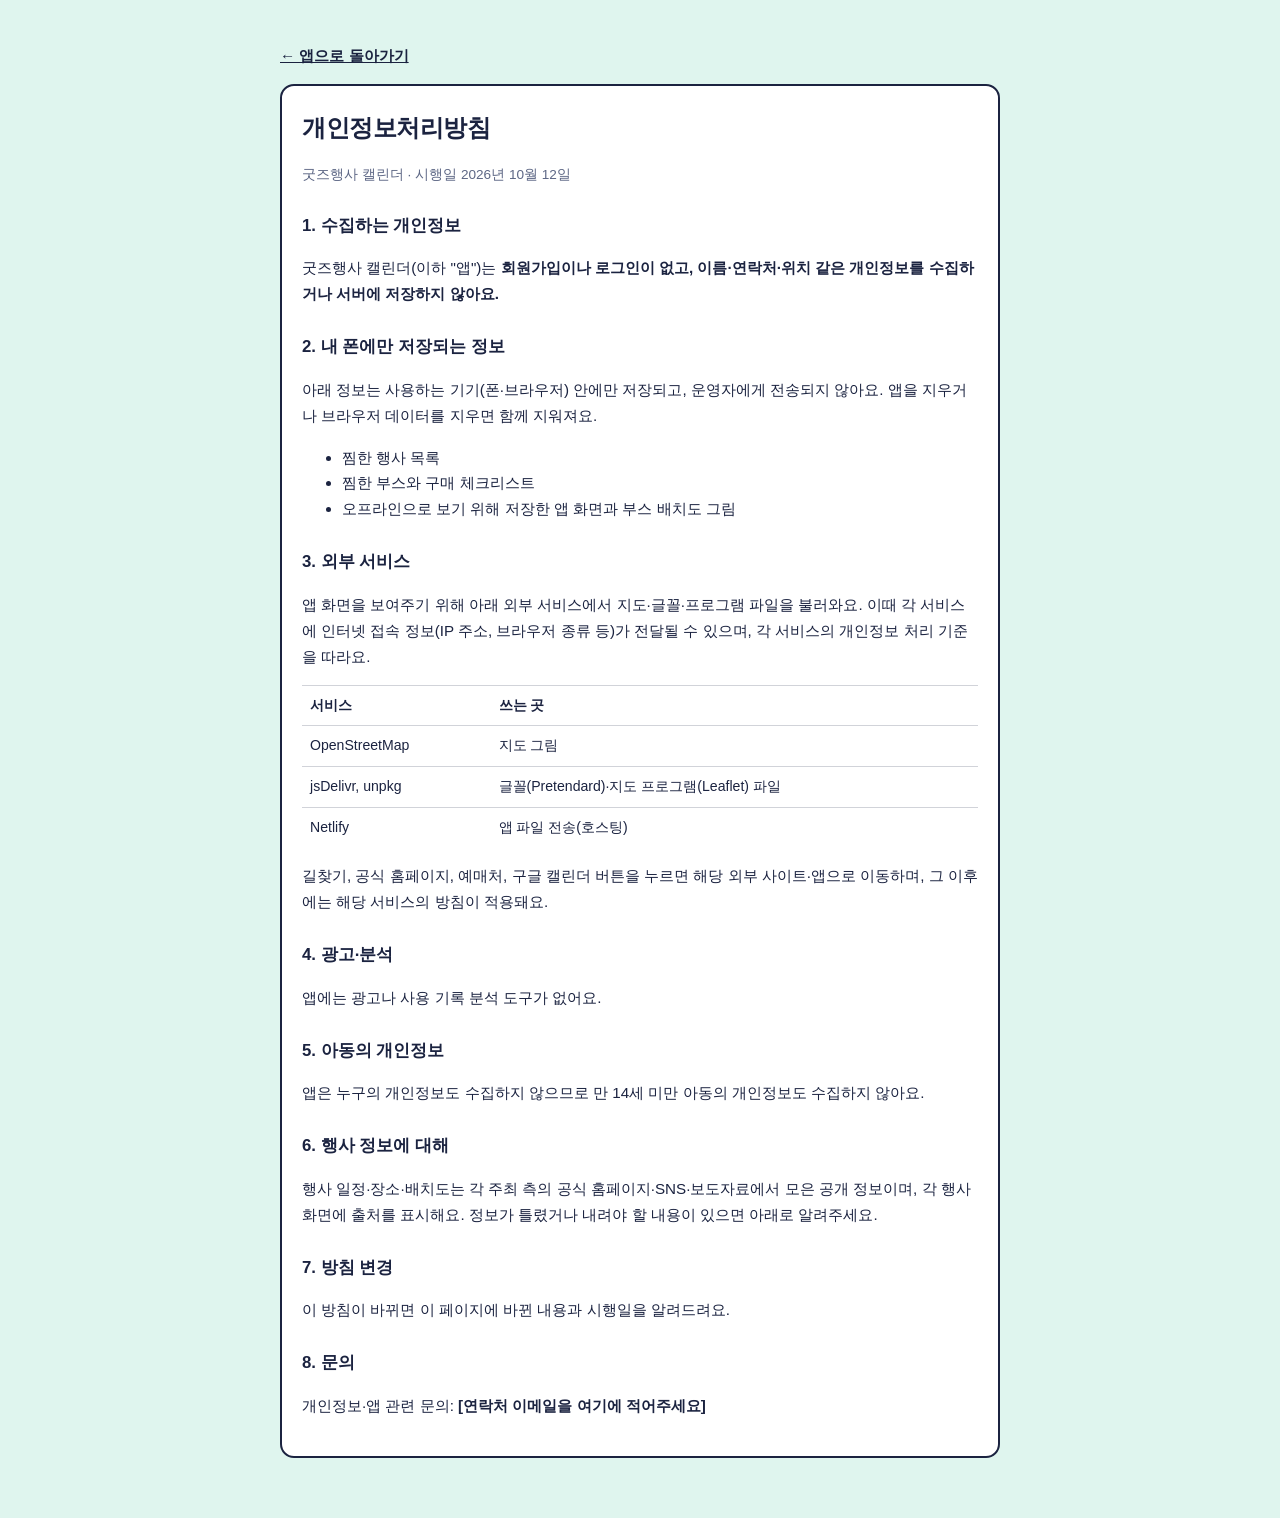
==== privacy.html @ 53e89a26 "오프라인 모드 + 지난 행사 아카이브 + 개인정보처리방침 - 찜하거나 체크리스트가 있는 행사의 배치도를 폰에 미리 저장 (앱 업데이트해도 유지) - 인터넷이 끊기면 안내 표시, 저" ====
<!DOCTYPE html>
<html lang="ko">
<head>
  <meta charset="UTF-8" />
  <meta name="viewport" content="width=device-width, initial-scale=1" />
  <title>개인정보처리방침 · 굿즈행사 캘린더</title>
  <style>
    :root { --bg: #DFF5EE; --paper: #fff; --ink: #1B2340; --muted: #5D6785; color-scheme: light; }
    @media (prefers-color-scheme: dark) { :root { --bg: #12201D; --paper: #1E2B30; --ink: #E8ECF6; --muted: #9AA3BF; color-scheme: dark; } }
    body { margin: 0; background: var(--bg); color: var(--ink); font-family: "Pretendard Variable", Pretendard, "Noto Sans KR", -apple-system, sans-serif; line-height: 1.7; }
    main { max-width: 720px; margin: 0 auto; padding: 28px 16px 60px; }
    article { background: var(--paper); border: 2px solid var(--ink); border-radius: 14px; padding: 22px 20px; }
    h1 { margin: 0 0 4px; font-size: 1.5rem; letter-spacing: -0.02em; }
    h2 { margin: 26px 0 6px; font-size: 1.05rem; }
    p, li { font-size: 0.95rem; }
    .muted { color: var(--muted); font-size: 0.85rem; }
    a { color: inherit; font-weight: 700; }
    table { width: 100%; border-collapse: collapse; font-size: 0.88rem; }
    th, td { text-align: left; padding: 8px; border-top: 1px solid color-mix(in srgb, var(--ink) 20%, transparent); vertical-align: top; }
  </style>
</head>
<body>
<main>
  <p><a href="./">← 앱으로 돌아가기</a></p>
  <article>
    <h1>개인정보처리방침</h1>
    <p class="muted">굿즈행사 캘린더 · 시행일 2026년 10월 12일</p>

    <h2>1. 수집하는 개인정보</h2>
    <p>굿즈행사 캘린더(이하 "앱")는 <b>회원가입이나 로그인이 없고, 이름·연락처·위치 같은 개인정보를 수집하거나 서버에 저장하지 않아요.</b></p>

    <h2>2. 내 폰에만 저장되는 정보</h2>
    <p>아래 정보는 사용하는 기기(폰·브라우저) 안에만 저장되고, 운영자에게 전송되지 않아요. 앱을 지우거나 브라우저 데이터를 지우면 함께 지워져요.</p>
    <ul>
      <li>찜한 행사 목록</li>
      <li>찜한 부스와 구매 체크리스트</li>
      <li>오프라인으로 보기 위해 저장한 앱 화면과 부스 배치도 그림</li>
    </ul>

    <h2>3. 외부 서비스</h2>
    <p>앱 화면을 보여주기 위해 아래 외부 서비스에서 지도·글꼴·프로그램 파일을 불러와요. 이때 각 서비스에 인터넷 접속 정보(IP 주소, 브라우저 종류 등)가 전달될 수 있으며, 각 서비스의 개인정보 처리 기준을 따라요.</p>
    <table>
      <tr><th>서비스</th><th>쓰는 곳</th></tr>
      <tr><td>OpenStreetMap</td><td>지도 그림</td></tr>
      <tr><td>jsDelivr, unpkg</td><td>글꼴(Pretendard)·지도 프로그램(Leaflet) 파일</td></tr>
      <tr><td>Netlify</td><td>앱 파일 전송(호스팅)</td></tr>
    </table>
    <p>길찾기, 공식 홈페이지, 예매처, 구글 캘린더 버튼을 누르면 해당 외부 사이트·앱으로 이동하며, 그 이후에는 해당 서비스의 방침이 적용돼요.</p>

    <h2>4. 광고·분석</h2>
    <p>앱에는 광고나 사용 기록 분석 도구가 없어요.</p>

    <h2>5. 아동의 개인정보</h2>
    <p>앱은 누구의 개인정보도 수집하지 않으므로 만 14세 미만 아동의 개인정보도 수집하지 않아요.</p>

    <h2>6. 행사 정보에 대해</h2>
    <p>행사 일정·장소·배치도는 각 주최 측의 공식 홈페이지·SNS·보도자료에서 모은 공개 정보이며, 각 행사 화면에 출처를 표시해요. 정보가 틀렸거나 내려야 할 내용이 있으면 아래로 알려주세요.</p>

    <h2>7. 방침 변경</h2>
    <p>이 방침이 바뀌면 이 페이지에 바뀐 내용과 시행일을 알려드려요.</p>

    <h2>8. 문의</h2>
    <p>개인정보·앱 관련 문의: <b>[연락처 이메일을 여기에 적어주세요]</b></p>
  </article>
</main>
</body>
</html>
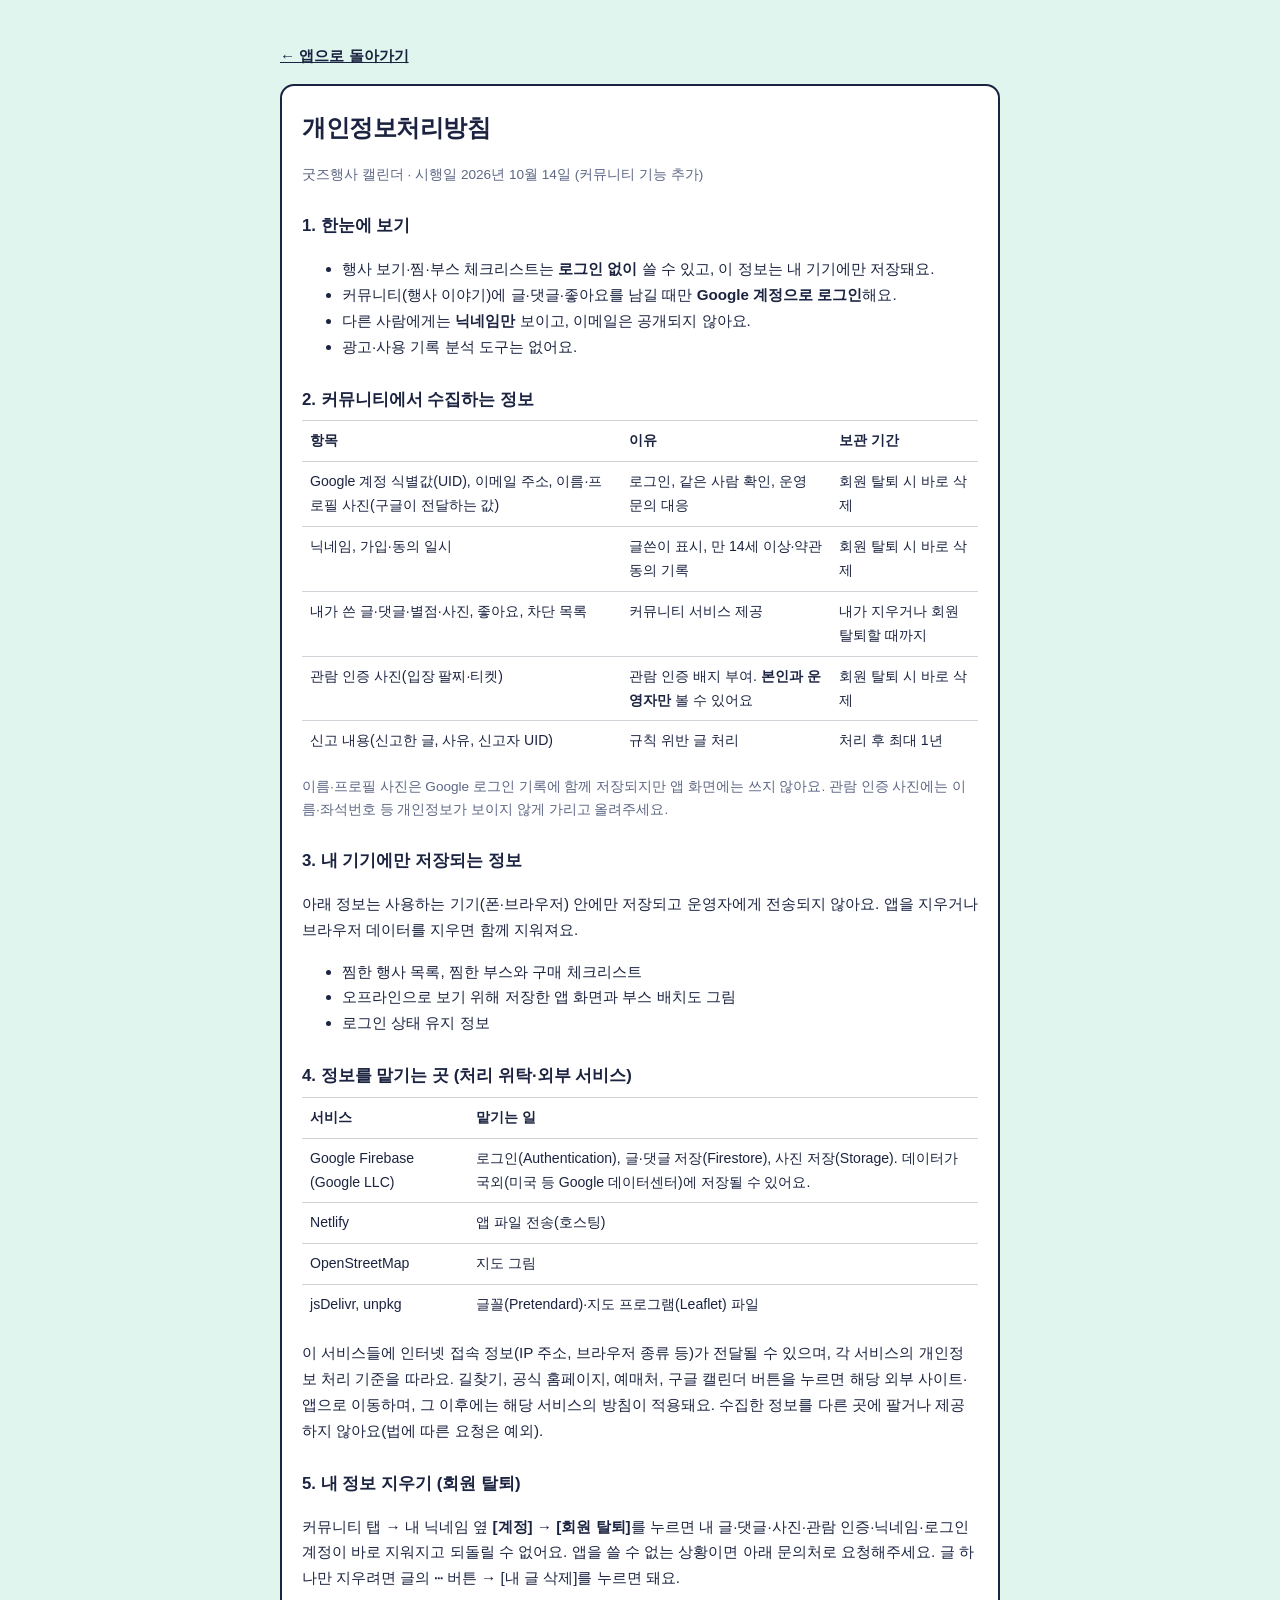
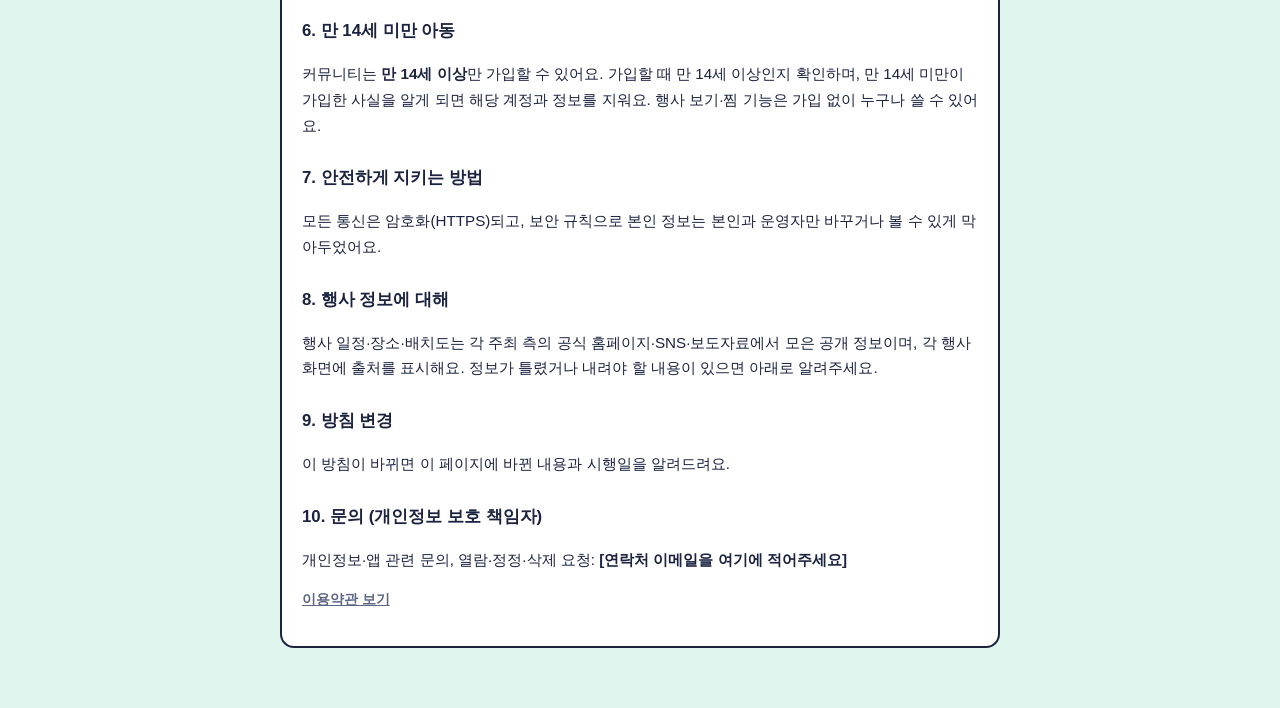
==== commit d34a6cf6: "커뮤니티(행사 이야기) 추가: 구글 로그인·닉네임, 관람 인증, 행사별 게시판, 신고·차단·탈퇴, 약관·개인정보처리방침, Firebase 설정 안내 Co-Authored-By: C" ====
--- a/privacy.html
+++ b/privacy.html
@@ -24,43 +24,63 @@
   <p><a href="./">← 앱으로 돌아가기</a></p>
   <article>
     <h1>개인정보처리방침</h1>
-    <p class="muted">굿즈행사 캘린더 · 시행일 2026년 10월 12일</p>
+    <p class="muted">굿즈행사 캘린더 · 시행일 2026년 10월 14일 (커뮤니티 기능 추가)</p>
 
-    <h2>1. 수집하는 개인정보</h2>
-    <p>굿즈행사 캘린더(이하 "앱")는 <b>회원가입이나 로그인이 없고, 이름·연락처·위치 같은 개인정보를 수집하거나 서버에 저장하지 않아요.</b></p>
-
-    <h2>2. 내 폰에만 저장되는 정보</h2>
-    <p>아래 정보는 사용하는 기기(폰·브라우저) 안에만 저장되고, 운영자에게 전송되지 않아요. 앱을 지우거나 브라우저 데이터를 지우면 함께 지워져요.</p>
+    <h2>1. 한눈에 보기</h2>
     <ul>
-      <li>찜한 행사 목록</li>
-      <li>찜한 부스와 구매 체크리스트</li>
-      <li>오프라인으로 보기 위해 저장한 앱 화면과 부스 배치도 그림</li>
+      <li>행사 보기·찜·부스 체크리스트는 <b>로그인 없이</b> 쓸 수 있고, 이 정보는 내 기기에만 저장돼요.</li>
+      <li>커뮤니티(행사 이야기)에 글·댓글·좋아요를 남길 때만 <b>Google 계정으로 로그인</b>해요.</li>
+      <li>다른 사람에게는 <b>닉네임만</b> 보이고, 이메일은 공개되지 않아요.</li>
+      <li>광고·사용 기록 분석 도구는 없어요.</li>
     </ul>
 
-    <h2>3. 외부 서비스</h2>
-    <p>앱 화면을 보여주기 위해 아래 외부 서비스에서 지도·글꼴·프로그램 파일을 불러와요. 이때 각 서비스에 인터넷 접속 정보(IP 주소, 브라우저 종류 등)가 전달될 수 있으며, 각 서비스의 개인정보 처리 기준을 따라요.</p>
+    <h2>2. 커뮤니티에서 수집하는 정보</h2>
     <table>
-      <tr><th>서비스</th><th>쓰는 곳</th></tr>
+      <tr><th>항목</th><th>이유</th><th>보관 기간</th></tr>
+      <tr><td>Google 계정 식별값(UID), 이메일 주소, 이름·프로필 사진(구글이 전달하는 값)</td><td>로그인, 같은 사람 확인, 운영 문의 대응</td><td>회원 탈퇴 시 바로 삭제</td></tr>
+      <tr><td>닉네임, 가입·동의 일시</td><td>글쓴이 표시, 만 14세 이상·약관 동의 기록</td><td>회원 탈퇴 시 바로 삭제</td></tr>
+      <tr><td>내가 쓴 글·댓글·별점·사진, 좋아요, 차단 목록</td><td>커뮤니티 서비스 제공</td><td>내가 지우거나 회원 탈퇴할 때까지</td></tr>
+      <tr><td>관람 인증 사진(입장 팔찌·티켓)</td><td>관람 인증 배지 부여. <b>본인과 운영자만</b> 볼 수 있어요</td><td>회원 탈퇴 시 바로 삭제</td></tr>
+      <tr><td>신고 내용(신고한 글, 사유, 신고자 UID)</td><td>규칙 위반 글 처리</td><td>처리 후 최대 1년</td></tr>
+    </table>
+    <p class="muted">이름·프로필 사진은 Google 로그인 기록에 함께 저장되지만 앱 화면에는 쓰지 않아요. 관람 인증 사진에는 이름·좌석번호 등 개인정보가 보이지 않게 가리고 올려주세요.</p>
+
+    <h2>3. 내 기기에만 저장되는 정보</h2>
+    <p>아래 정보는 사용하는 기기(폰·브라우저) 안에만 저장되고 운영자에게 전송되지 않아요. 앱을 지우거나 브라우저 데이터를 지우면 함께 지워져요.</p>
+    <ul>
+      <li>찜한 행사 목록, 찜한 부스와 구매 체크리스트</li>
+      <li>오프라인으로 보기 위해 저장한 앱 화면과 부스 배치도 그림</li>
+      <li>로그인 상태 유지 정보</li>
+    </ul>
+
+    <h2>4. 정보를 맡기는 곳 (처리 위탁·외부 서비스)</h2>
+    <table>
+      <tr><th>서비스</th><th>맡기는 일</th></tr>
+      <tr><td>Google Firebase (Google LLC)</td><td>로그인(Authentication), 글·댓글 저장(Firestore), 사진 저장(Storage). 데이터가 국외(미국 등 Google 데이터센터)에 저장될 수 있어요.</td></tr>
+      <tr><td>Netlify</td><td>앱 파일 전송(호스팅)</td></tr>
       <tr><td>OpenStreetMap</td><td>지도 그림</td></tr>
       <tr><td>jsDelivr, unpkg</td><td>글꼴(Pretendard)·지도 프로그램(Leaflet) 파일</td></tr>
-      <tr><td>Netlify</td><td>앱 파일 전송(호스팅)</td></tr>
     </table>
-    <p>길찾기, 공식 홈페이지, 예매처, 구글 캘린더 버튼을 누르면 해당 외부 사이트·앱으로 이동하며, 그 이후에는 해당 서비스의 방침이 적용돼요.</p>
+    <p>이 서비스들에 인터넷 접속 정보(IP 주소, 브라우저 종류 등)가 전달될 수 있으며, 각 서비스의 개인정보 처리 기준을 따라요. 길찾기, 공식 홈페이지, 예매처, 구글 캘린더 버튼을 누르면 해당 외부 사이트·앱으로 이동하며, 그 이후에는 해당 서비스의 방침이 적용돼요. 수집한 정보를 다른 곳에 팔거나 제공하지 않아요(법에 따른 요청은 예외).</p>
 
-    <h2>4. 광고·분석</h2>
-    <p>앱에는 광고나 사용 기록 분석 도구가 없어요.</p>
+    <h2>5. 내 정보 지우기 (회원 탈퇴)</h2>
+    <p>커뮤니티 탭 → 내 닉네임 옆 <b>[계정] → [회원 탈퇴]</b>를 누르면 내 글·댓글·사진·관람 인증·닉네임·로그인 계정이 바로 지워지고 되돌릴 수 없어요. 앱을 쓸 수 없는 상황이면 아래 문의처로 요청해주세요. 글 하나만 지우려면 글의 ⋯ 버튼 → [내 글 삭제]를 누르면 돼요.</p>
 
-    <h2>5. 아동의 개인정보</h2>
-    <p>앱은 누구의 개인정보도 수집하지 않으므로 만 14세 미만 아동의 개인정보도 수집하지 않아요.</p>
+    <h2>6. 만 14세 미만 아동</h2>
+    <p>커뮤니티는 <b>만 14세 이상</b>만 가입할 수 있어요. 가입할 때 만 14세 이상인지 확인하며, 만 14세 미만이 가입한 사실을 알게 되면 해당 계정과 정보를 지워요. 행사 보기·찜 기능은 가입 없이 누구나 쓸 수 있어요.</p>
 
-    <h2>6. 행사 정보에 대해</h2>
+    <h2>7. 안전하게 지키는 방법</h2>
+    <p>모든 통신은 암호화(HTTPS)되고, 보안 규칙으로 본인 정보는 본인과 운영자만 바꾸거나 볼 수 있게 막아두었어요.</p>
+
+    <h2>8. 행사 정보에 대해</h2>
     <p>행사 일정·장소·배치도는 각 주최 측의 공식 홈페이지·SNS·보도자료에서 모은 공개 정보이며, 각 행사 화면에 출처를 표시해요. 정보가 틀렸거나 내려야 할 내용이 있으면 아래로 알려주세요.</p>
 
-    <h2>7. 방침 변경</h2>
+    <h2>9. 방침 변경</h2>
     <p>이 방침이 바뀌면 이 페이지에 바뀐 내용과 시행일을 알려드려요.</p>
 
-    <h2>8. 문의</h2>
-    <p>개인정보·앱 관련 문의: <b>[연락처 이메일을 여기에 적어주세요]</b></p>
+    <h2>10. 문의 (개인정보 보호 책임자)</h2>
+    <p>개인정보·앱 관련 문의, 열람·정정·삭제 요청: <b>[연락처 이메일을 여기에 적어주세요]</b></p>
+    <p class="muted"><a href="terms.html">이용약관 보기</a></p>
   </article>
 </main>
 </body>
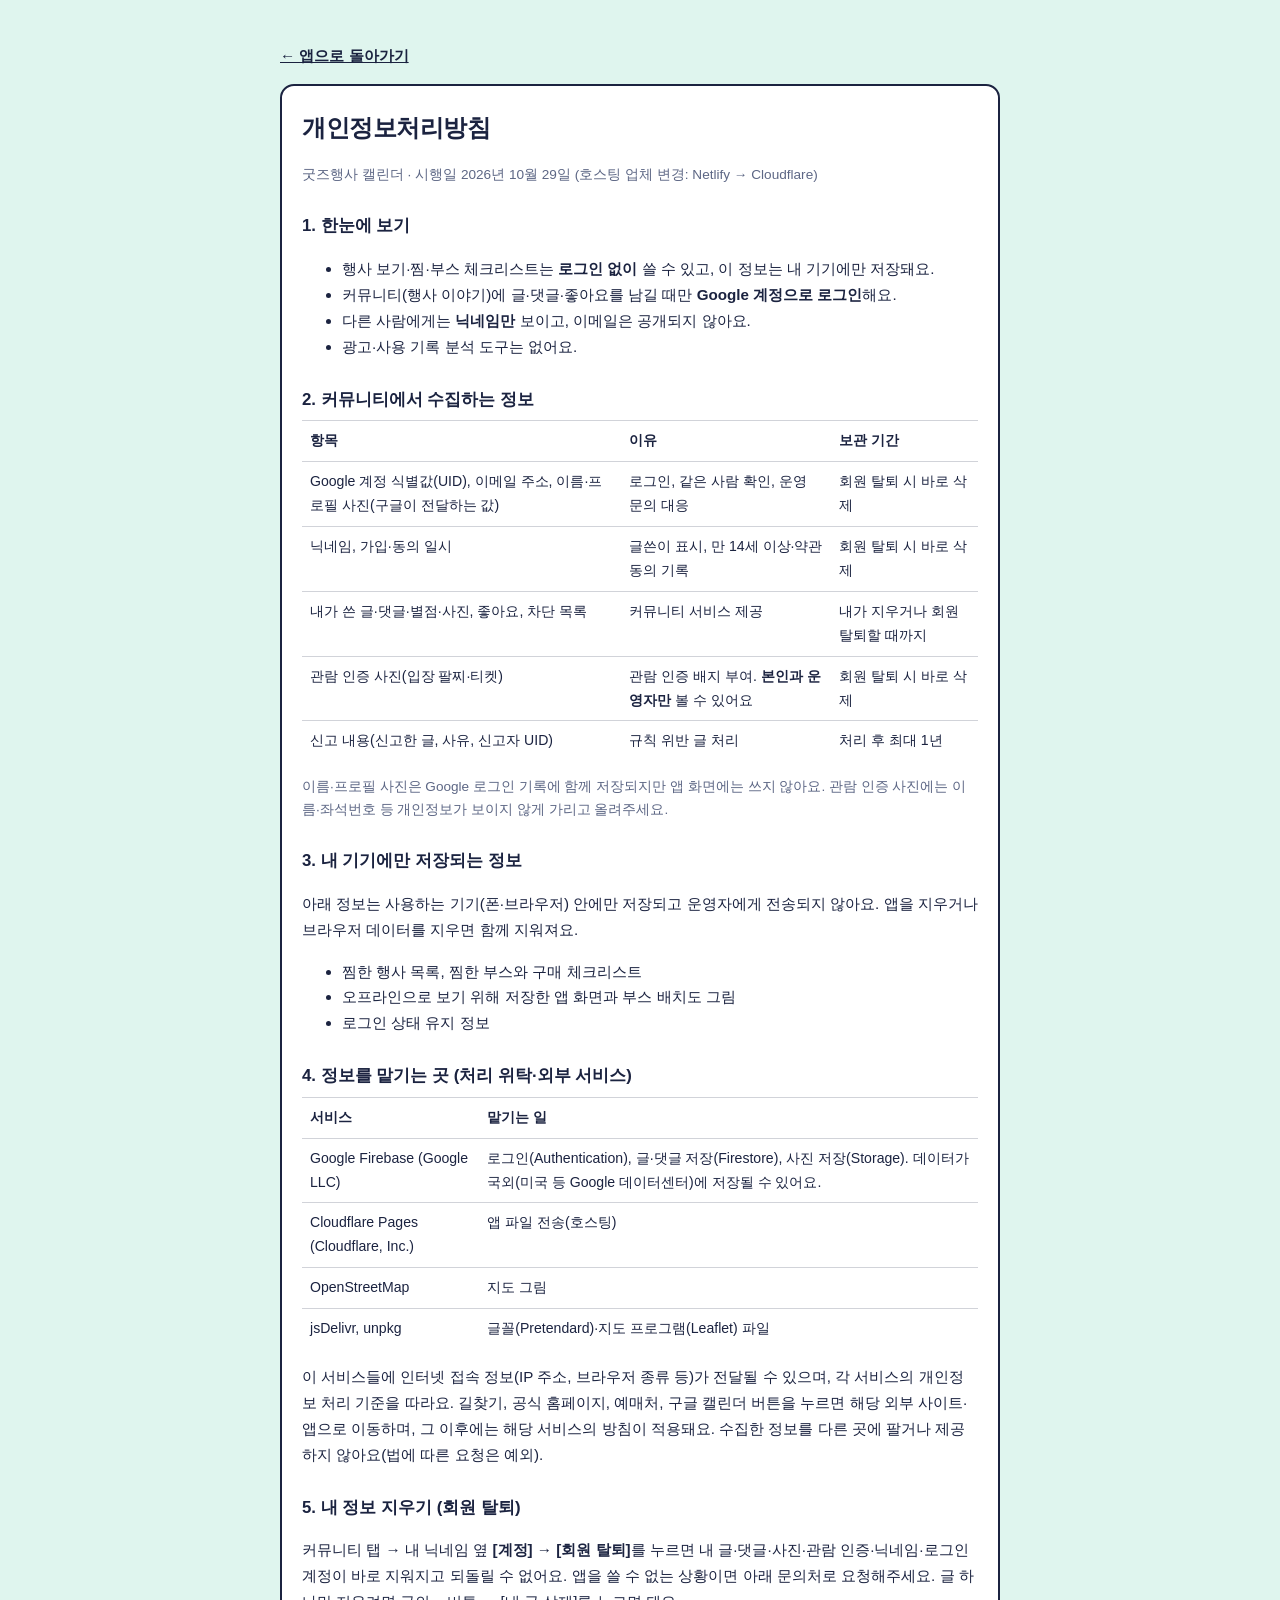
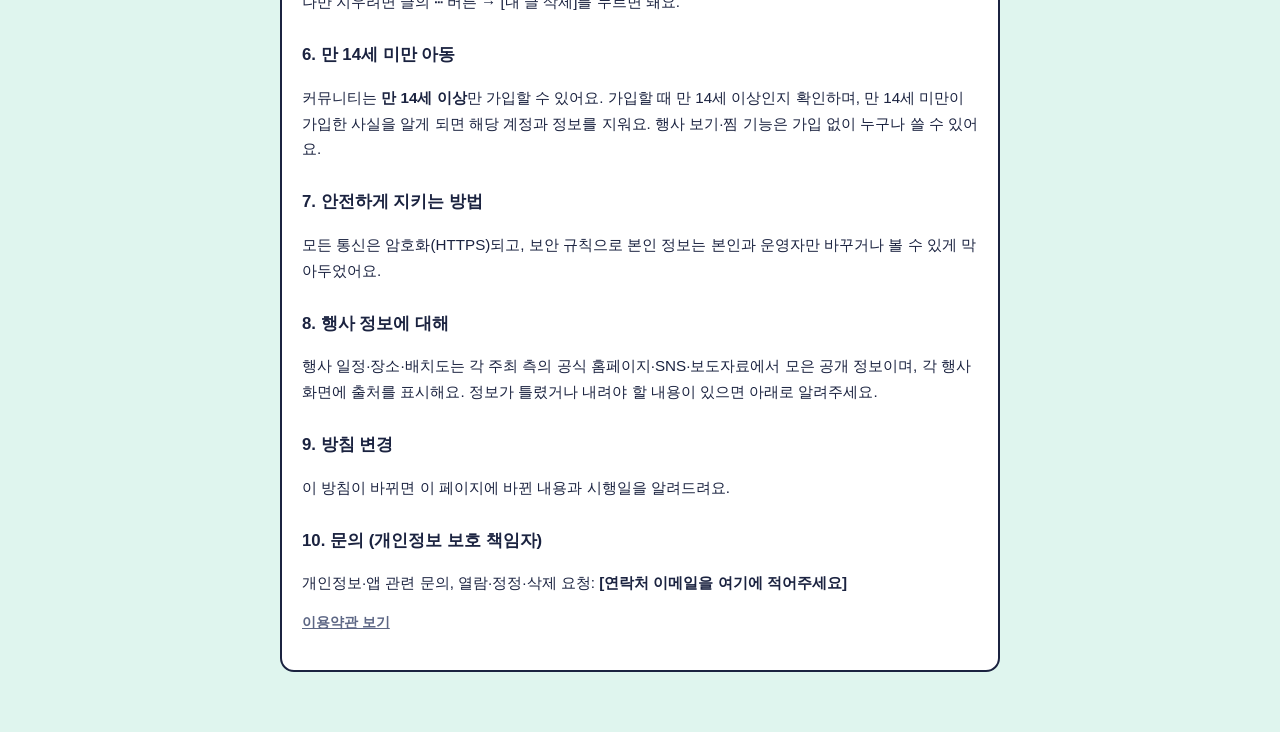
==== commit 37487c96: "사이트 주소를 Cloudflare Pages(goodsfestival.pages.dev)로 변경 - 안내 파일(CLAUDE.md, FIREBASE_SETUP.md, PLAY_STO" ====
--- a/privacy.html
+++ b/privacy.html
@@ -4,9 +4,15 @@
   <meta charset="UTF-8" />
   <meta name="viewport" content="width=device-width, initial-scale=1" />
   <title>개인정보처리방침 · 굿즈행사 캘린더</title>
+  <script>
+    /* 앱 설정의 화면 모드(라이트/다크)를 이 페이지에도 적용 */
+    try { var t = (JSON.parse(localStorage.getItem('goodsfair.settings') || '{}') || {}).theme;
+      if (t === 'light' || t === 'dark') document.documentElement.dataset.theme = t; } catch (e) {}
+  </script>
   <style>
     :root { --bg: #DFF5EE; --paper: #fff; --ink: #1B2340; --muted: #5D6785; color-scheme: light; }
-    @media (prefers-color-scheme: dark) { :root { --bg: #12201D; --paper: #1E2B30; --ink: #E8ECF6; --muted: #9AA3BF; color-scheme: dark; } }
+    @media (prefers-color-scheme: dark) { :root:not([data-theme="light"]) { --bg: #12201D; --paper: #1E2B30; --ink: #E8ECF6; --muted: #9AA3BF; color-scheme: dark; } }
+    :root[data-theme="dark"] { --bg: #12201D; --paper: #1E2B30; --ink: #E8ECF6; --muted: #9AA3BF; color-scheme: dark; }
     body { margin: 0; background: var(--bg); color: var(--ink); font-family: "Pretendard Variable", Pretendard, "Noto Sans KR", -apple-system, sans-serif; line-height: 1.7; }
     main { max-width: 720px; margin: 0 auto; padding: 28px 16px 60px; }
     article { background: var(--paper); border: 2px solid var(--ink); border-radius: 14px; padding: 22px 20px; }
@@ -24,7 +30,7 @@
   <p><a href="./">← 앱으로 돌아가기</a></p>
   <article>
     <h1>개인정보처리방침</h1>
-    <p class="muted">굿즈행사 캘린더 · 시행일 2026년 10월 14일 (커뮤니티 기능 추가)</p>
+    <p class="muted">굿즈행사 캘린더 · 시행일 2026년 10월 29일 (호스팅 업체 변경: Netlify → Cloudflare)</p>
 
     <h2>1. 한눈에 보기</h2>
     <ul>
@@ -57,7 +63,7 @@
     <table>
       <tr><th>서비스</th><th>맡기는 일</th></tr>
       <tr><td>Google Firebase (Google LLC)</td><td>로그인(Authentication), 글·댓글 저장(Firestore), 사진 저장(Storage). 데이터가 국외(미국 등 Google 데이터센터)에 저장될 수 있어요.</td></tr>
-      <tr><td>Netlify</td><td>앱 파일 전송(호스팅)</td></tr>
+      <tr><td>Cloudflare Pages (Cloudflare, Inc.)</td><td>앱 파일 전송(호스팅)</td></tr>
       <tr><td>OpenStreetMap</td><td>지도 그림</td></tr>
       <tr><td>jsDelivr, unpkg</td><td>글꼴(Pretendard)·지도 프로그램(Leaflet) 파일</td></tr>
     </table>
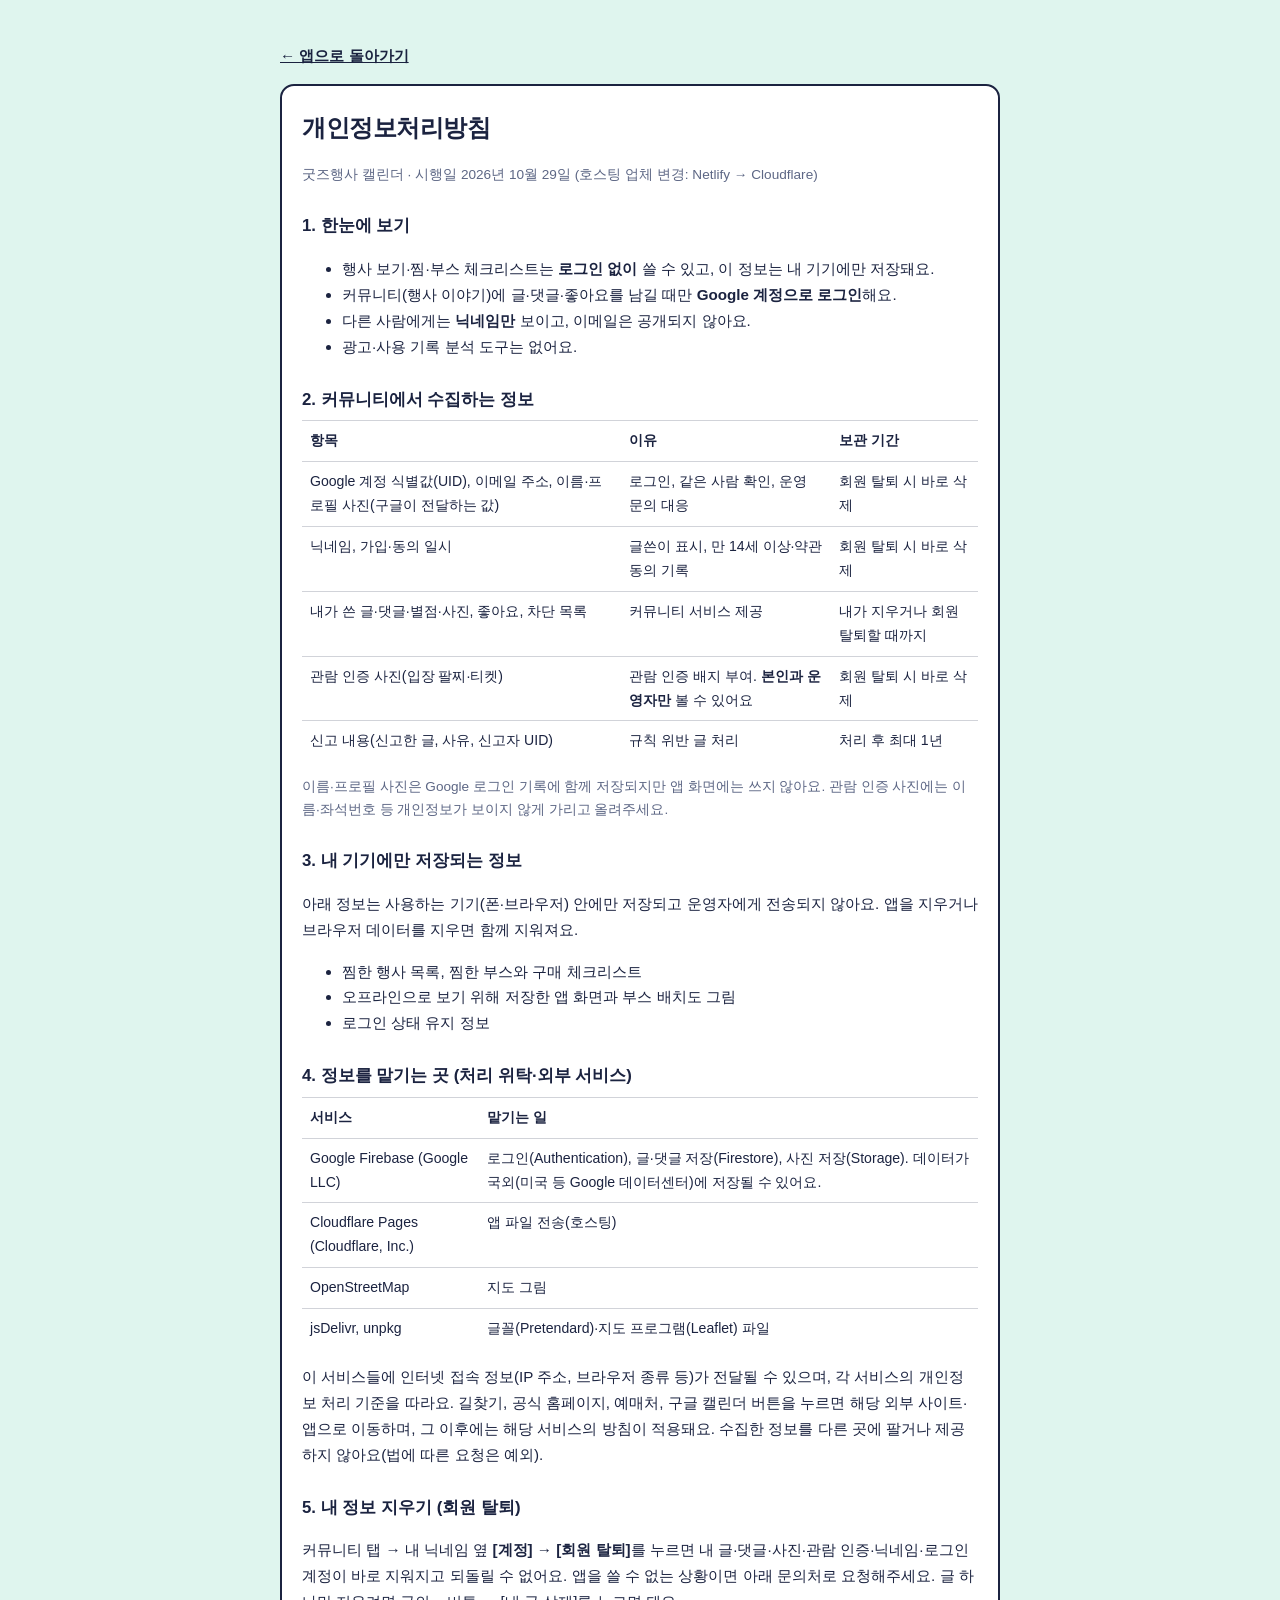
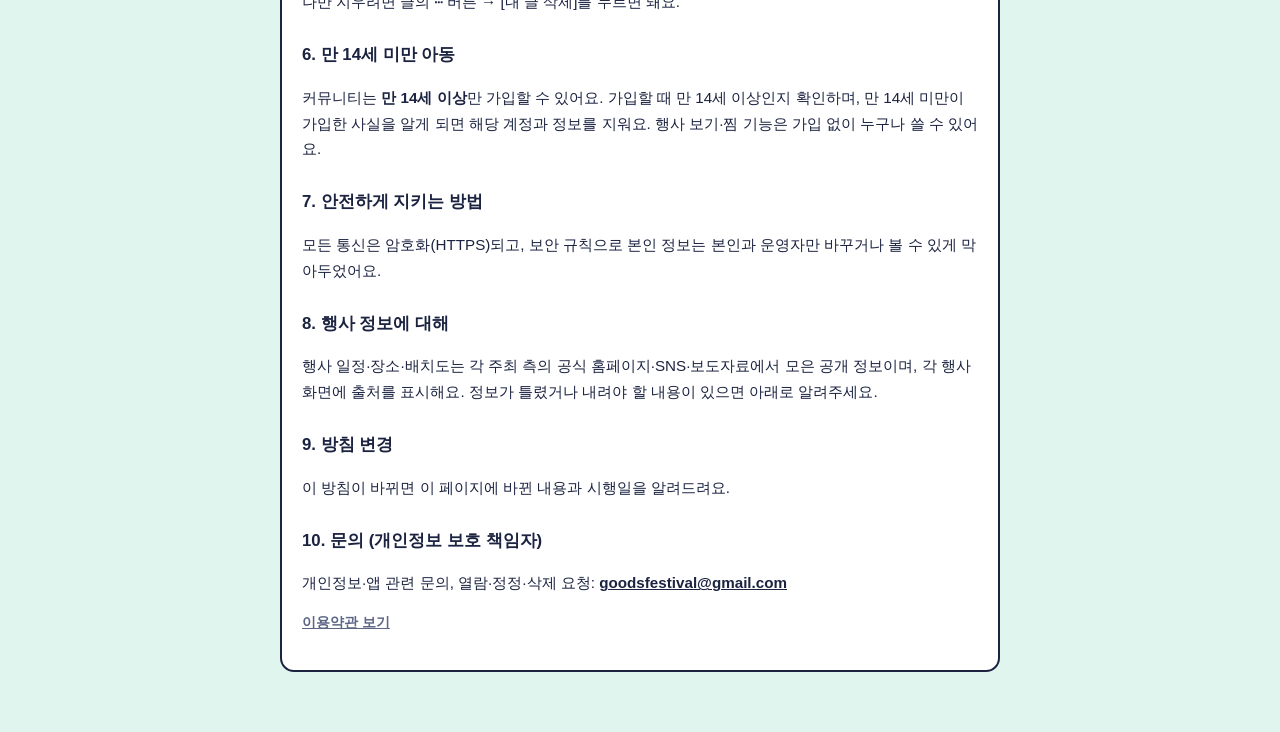
==== commit 1541dd14: "연락처 이메일(goodsfestival@gmail.com) 넣기 + 설정에 문의하기 추가 - 개인정보처리방침·이용약관의 문의처에 앱 전용 메일을 넣었어요 - 설정 → 정보에 "문의" ====
--- a/privacy.html
+++ b/privacy.html
@@ -85,7 +85,7 @@
     <p>이 방침이 바뀌면 이 페이지에 바뀐 내용과 시행일을 알려드려요.</p>
 
     <h2>10. 문의 (개인정보 보호 책임자)</h2>
-    <p>개인정보·앱 관련 문의, 열람·정정·삭제 요청: <b>[연락처 이메일을 여기에 적어주세요]</b></p>
+    <p>개인정보·앱 관련 문의, 열람·정정·삭제 요청: <b><a href="mailto:goodsfestival@gmail.com">goodsfestival@gmail.com</a></b></p>
     <p class="muted"><a href="terms.html">이용약관 보기</a></p>
   </article>
 </main>
